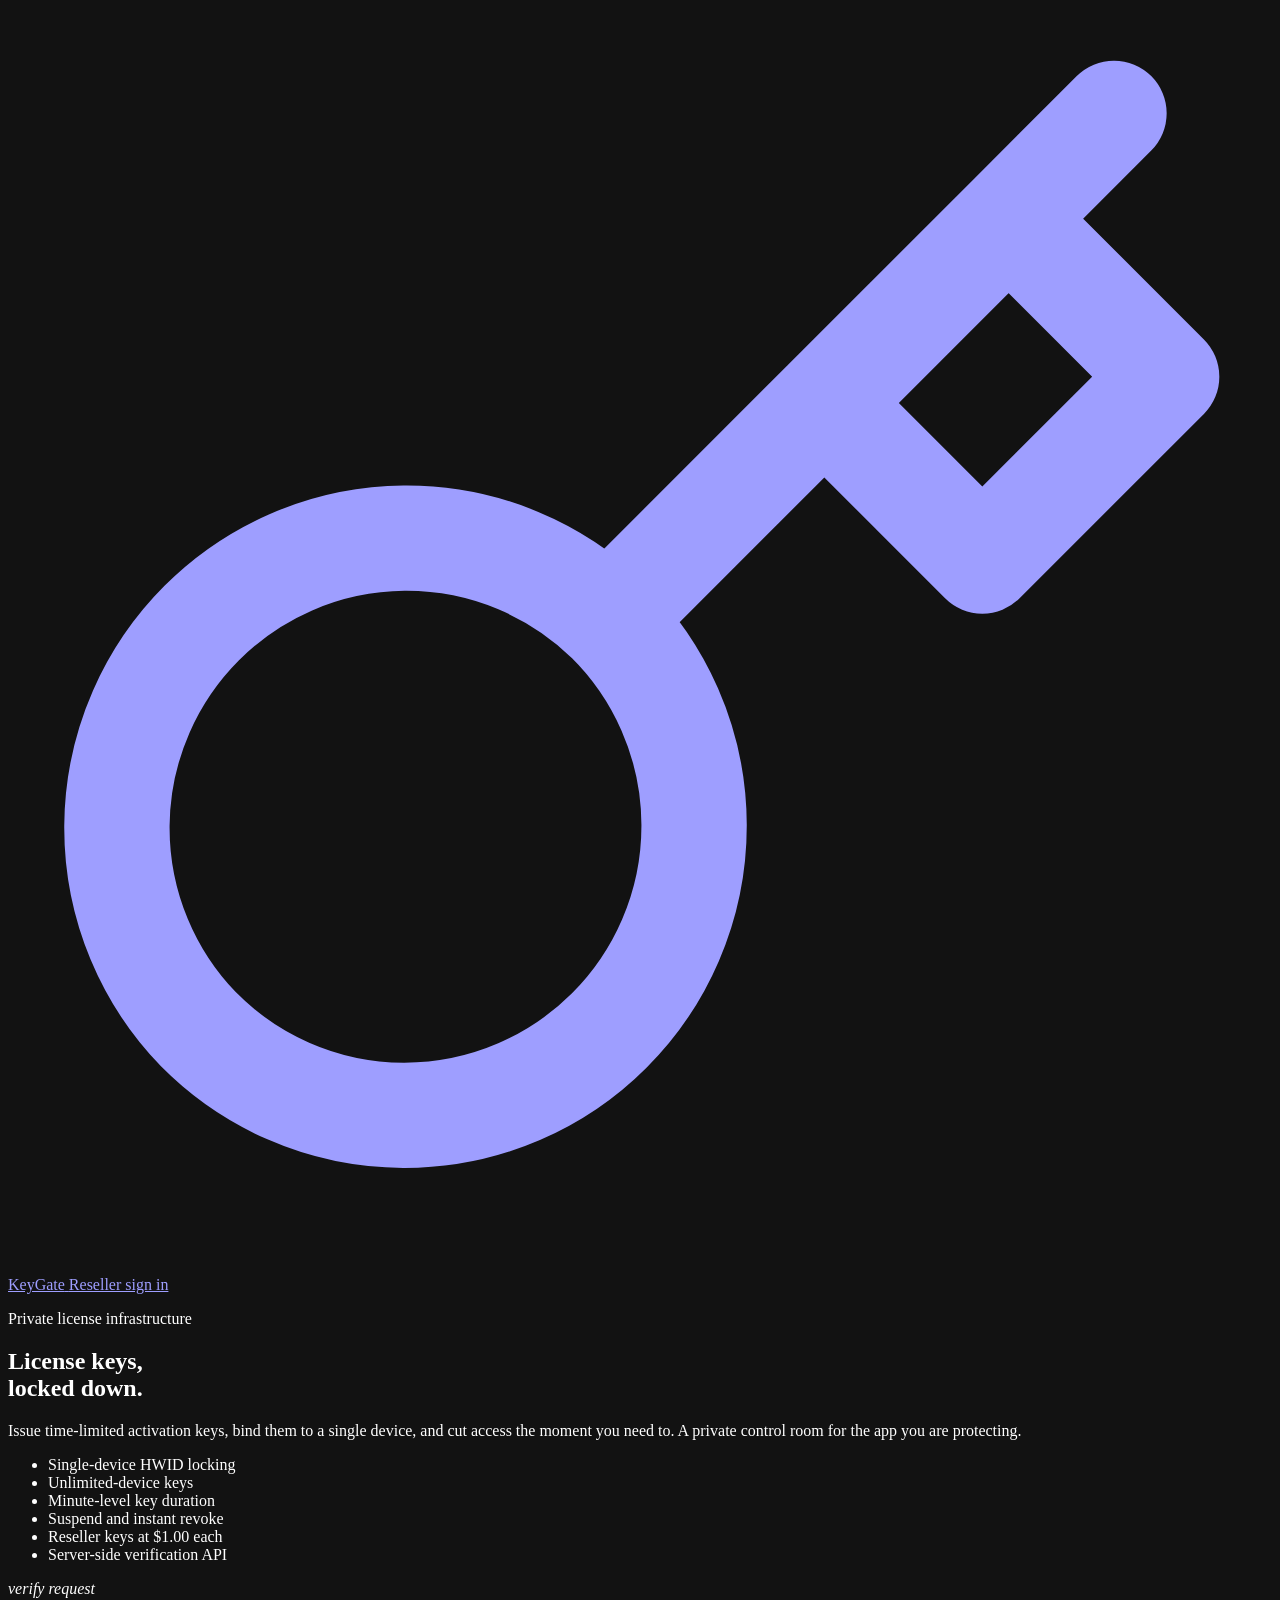
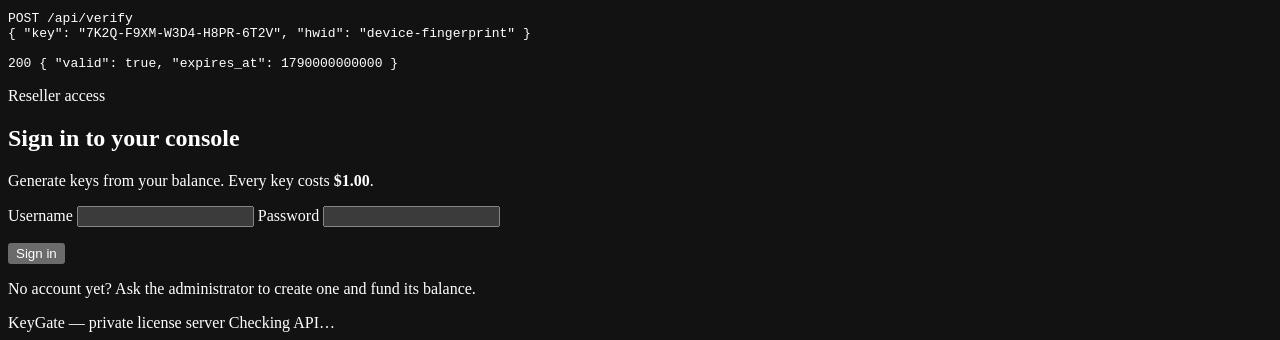
==== 4e2d69bc/public/index.html @ 6c295312 "Add files via upload" ====
<!doctype html>
<html lang="en">
<head>
  <meta charset="utf-8">
  <meta name="viewport" content="width=device-width, initial-scale=1">
  <meta name="color-scheme" content="dark">
  <title>KeyGate — License key management</title>
  <meta name="description" content="Private license key verification with device locking, timed access, and reseller management.">
  <link rel="icon" href="data:image/svg+xml,%3Csvg xmlns='http://www.w3.org/2000/svg' viewBox='0 0 64 64'%3E%3Crect width='64' height='64' rx='14' fill='%235eead4'/%3E%3Ccircle cx='25' cy='38' r='12' fill='none' stroke='%23052e2b' stroke-width='6'/%3E%3Cpath d='M34 29 52 11M44 19l6 6M38 25l6 6' stroke='%23052e2b' stroke-width='6' fill='none' stroke-linecap='round'/%3E%3C/svg%3E">
  <link rel="stylesheet" href="/static/style.css">
  <script type="module" src="/static/index.js"></script>
</head>
<body>
  <div class="bg-grid" aria-hidden="true"></div>

  <header class="site-header">
    <a class="brand" href="/" aria-label="KeyGate home">
      <span class="brand-mark">
        <svg viewBox="0 0 24 24" fill="none" stroke="currentColor" stroke-width="2" stroke-linecap="round" stroke-linejoin="round" aria-hidden="true"><path d="M21 2l-2 2m-7.61 7.61a5.5 5.5 0 1 1-7.778 7.778 5.5 5.5 0 0 1 7.777-7.777zm0 0L15.5 7.5m0 0l3 3L22 7l-3-3m-3.5 3.5L19 4"/></svg>
      </span>
      <span class="brand-name">KeyGate</span>
    </a>
    <a class="btn btn-ghost btn-sm" href="#reseller">Reseller sign in</a>
  </header>

  <main class="landing-main">
    <section class="hero">
      <div class="hero-copy">
        <p class="eyebrow"><span class="eyebrow-dot"></span> Private license infrastructure</p>
        <h1 class="hero-title">License keys,<br><span class="grad">locked down.</span></h1>
        <p class="lede">Issue time-limited activation keys, bind them to a single device, and cut access the moment you need to. A private control room for the app you are protecting.</p>

        <ul class="feature-list">
          <li>Single-device HWID locking</li>
          <li>Unlimited-device keys</li>
          <li>Minute-level key duration</li>
          <li>Suspend and instant revoke</li>
          <li>Reseller keys at $1.00 each</li>
          <li>Server-side verification API</li>
        </ul>

        <div class="terminal" role="figure" aria-label="Verification API example">
          <div class="terminal-bar"><span></span><span></span><span></span><em>verify request</em></div>
          <pre><code><span class="c-muted">POST</span> /api/verify
{ "key": "7K2Q-F9XM-W3D4-H8PR-6T2V", "hwid": "device-fingerprint" }

<span class="c-ok">200</span> { "valid": true, "expires_at": 1790000000000 }</code></pre>
        </div>
      </div>

      <aside class="auth-card" id="reseller">
        <p class="eyebrow">Reseller access</p>
        <h2>Sign in to your console</h2>
        <p class="muted">Generate keys from your balance. Every key costs <strong class="accent">$1.00</strong>.</p>
        <form id="login-form" novalidate>
          <label class="field">
            <span>Username</span>
            <input id="username" name="username" autocomplete="username" required>
          </label>
          <label class="field">
            <span>Password</span>
            <input id="password" name="password" type="password" autocomplete="current-password" required>
          </label>
          <p class="form-error" id="login-error" role="alert"></p>
          <button class="btn btn-primary btn-block" type="submit">Sign in</button>
        </form>
        <p class="muted small card-note">No account yet? Ask the administrator to create one and fund its balance.</p>
      </aside>
    </section>
  </main>

  <footer class="site-footer">
    <span>KeyGate — private license server</span>
    <span class="status"><span class="status-dot" id="api-dot"></span><span id="api-status">Checking API…</span></span>
  </footer>
</body>
</html>
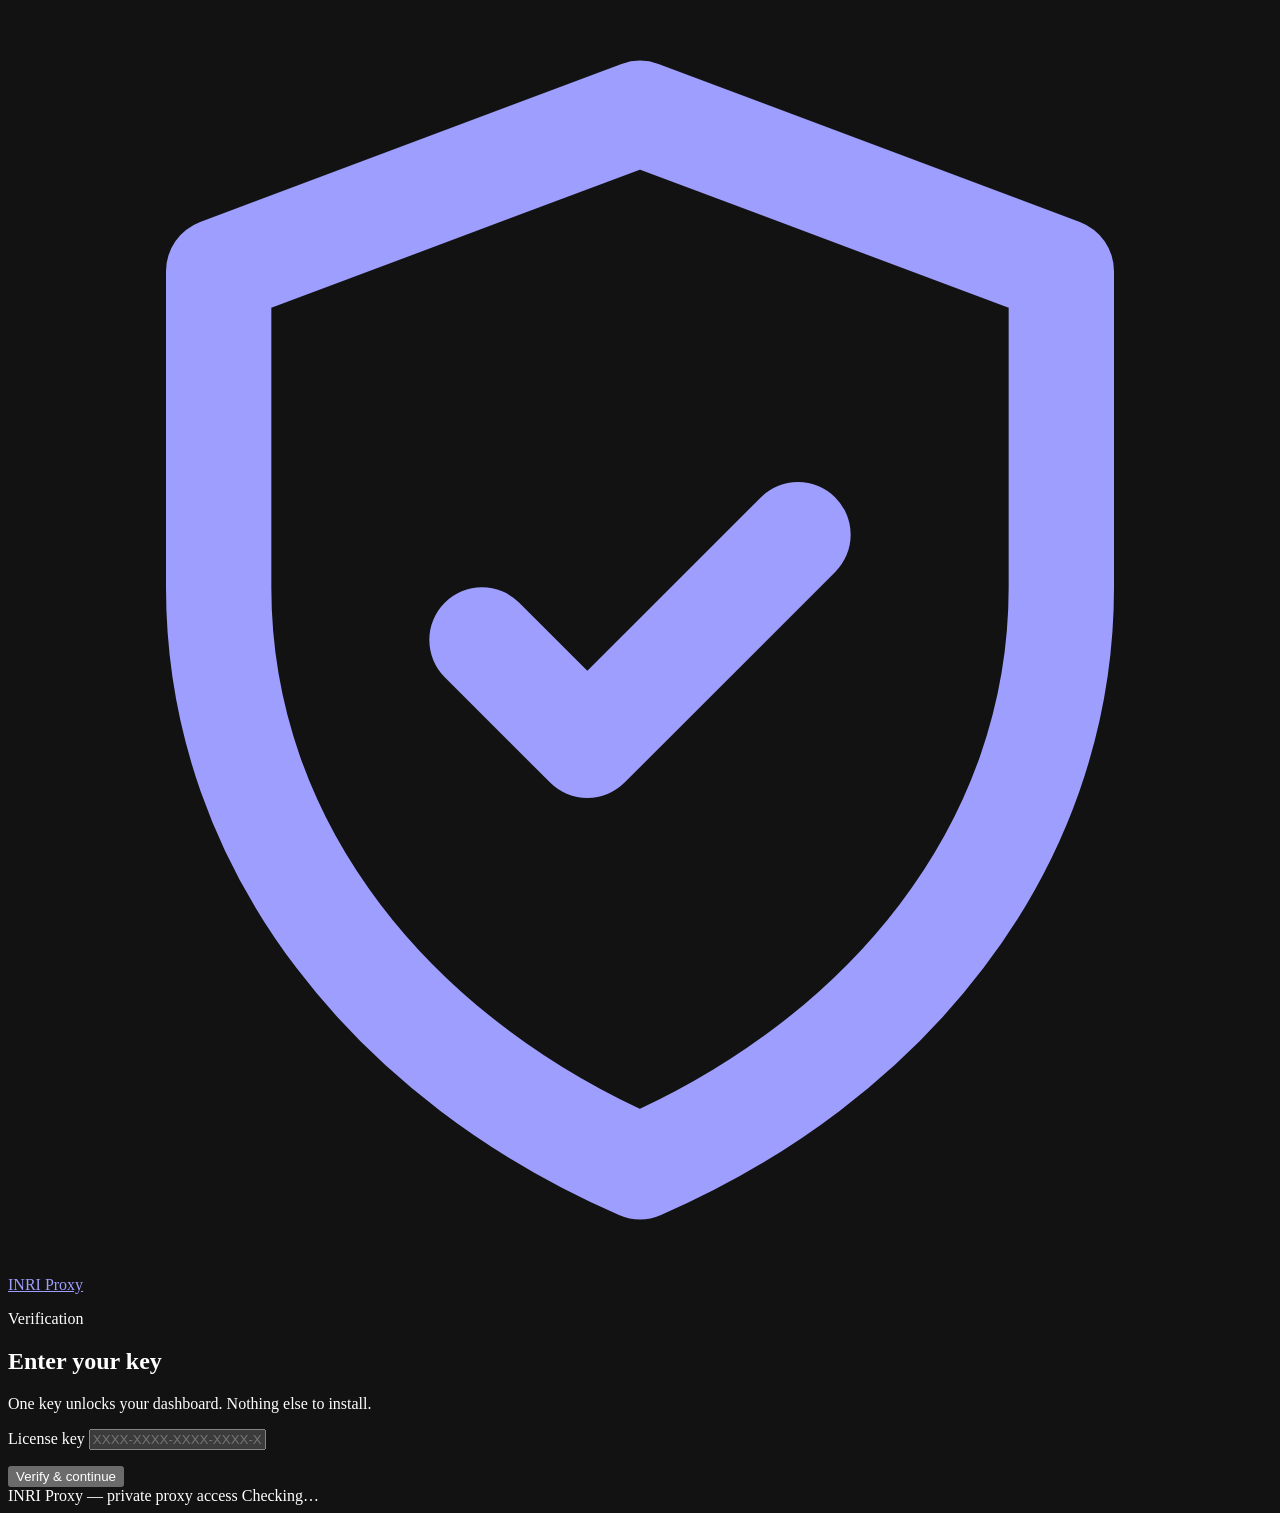
==== commit 018b794b: "Add files via upload" ====
--- a/4e2d69bc/public/index.html
+++ b/4e2d69bc/public/index.html
@@ -4,9 +4,9 @@
   <meta charset="utf-8">
   <meta name="viewport" content="width=device-width, initial-scale=1">
   <meta name="color-scheme" content="dark">
-  <title>KeyGate — License key management</title>
-  <meta name="description" content="Private license key verification with device locking, timed access, and reseller management.">
-  <link rel="icon" href="data:image/svg+xml,%3Csvg xmlns='http://www.w3.org/2000/svg' viewBox='0 0 64 64'%3E%3Crect width='64' height='64' rx='14' fill='%235eead4'/%3E%3Ccircle cx='25' cy='38' r='12' fill='none' stroke='%23052e2b' stroke-width='6'/%3E%3Cpath d='M34 29 52 11M44 19l6 6M38 25l6 6' stroke='%23052e2b' stroke-width='6' fill='none' stroke-linecap='round'/%3E%3C/svg%3E">
+  <title>INRI Proxy — Verify your key</title>
+  <meta name="description" content="Verify your INRI Proxy key to open your proxy dashboard.">
+  <link rel="icon" href="data:image/svg+xml,%3Csvg xmlns='http://www.w3.org/2000/svg' viewBox='0 0 64 64'%3E%3Crect width='64' height='64' rx='14' fill='%235eead4'/%3E%3Cpath d='M32 8l18 7v16c0 11-7.6 19.6-18 25-10.4-5.4-18-14-18-25V15z' fill='none' stroke='%23052e2b' stroke-width='6' stroke-linejoin='round'/%3E%3C/svg%3E">
   <link rel="stylesheet" href="/static/style.css">
   <script type="module" src="/static/index.js"></script>
 </head>
@@ -14,64 +14,41 @@
   <div class="bg-grid" aria-hidden="true"></div>
 
   <header class="site-header">
-    <a class="brand" href="/" aria-label="KeyGate home">
+    <a class="brand" href="/" aria-label="INRI Proxy home">
       <span class="brand-mark">
-        <svg viewBox="0 0 24 24" fill="none" stroke="currentColor" stroke-width="2" stroke-linecap="round" stroke-linejoin="round" aria-hidden="true"><path d="M21 2l-2 2m-7.61 7.61a5.5 5.5 0 1 1-7.778 7.778 5.5 5.5 0 0 1 7.777-7.777zm0 0L15.5 7.5m0 0l3 3L22 7l-3-3m-3.5 3.5L19 4"/></svg>
+        <svg viewBox="0 0 24 24" fill="none" stroke="currentColor" stroke-width="2" stroke-linecap="round" stroke-linejoin="round" aria-hidden="true"><path d="M12 2l8 3v6c0 5-3.4 9-8 11-4.6-2-8-6-8-11V5z"/><path d="M9 12l2 2 4-4"/></svg>
       </span>
-      <span class="brand-name">KeyGate</span>
+      <span class="brand-name">INRI Proxy</span>
     </a>
-    <a class="btn btn-ghost btn-sm" href="#reseller">Reseller sign in</a>
   </header>
 
   <main class="landing-main">
-    <section class="hero">
-      <div class="hero-copy">
-        <p class="eyebrow"><span class="eyebrow-dot"></span> Private license infrastructure</p>
-        <h1 class="hero-title">License keys,<br><span class="grad">locked down.</span></h1>
-        <p class="lede">Issue time-limited activation keys, bind them to a single device, and cut access the moment you need to. A private control room for the app you are protecting.</p>
+    <section class="plain-auth">
+      <aside class="auth-card" id="verify">
+        <p class="eyebrow">Verification</p>
+        <h2>Enter your key</h2>
+        <p class="muted">One key unlocks your dashboard. Nothing else to install.</p>
+        <form id="verify-form" novalidate>
+          <label class="field">
+            <span>License key</span>
+            <input id="key" name="key" autocomplete="off" spellcheck="false" placeholder="XXXX-XXXX-XXXX-XXXX-XXXX" required>
+          </label>
+          <p class="form-error" id="verify-error" role="alert"></p>
+          <button class="btn btn-primary btn-block" type="submit" id="verify-btn">Verify &amp; continue</button>
+        </form>
+      </aside>
 
-        <ul class="feature-list">
-          <li>Single-device HWID locking</li>
-          <li>Unlimited-device keys</li>
-          <li>Minute-level key duration</li>
-          <li>Suspend and instant revoke</li>
-          <li>Reseller keys at $1.00 each</li>
-          <li>Server-side verification API</li>
-        </ul>
-
-        <div class="terminal" role="figure" aria-label="Verification API example">
-          <div class="terminal-bar"><span></span><span></span><span></span><em>verify request</em></div>
-          <pre><code><span class="c-muted">POST</span> /api/verify
-{ "key": "7K2Q-F9XM-W3D4-H8PR-6T2V", "hwid": "device-fingerprint" }
-
-<span class="c-ok">200</span> { "valid": true, "expires_at": 1790000000000 }</code></pre>
-        </div>
-      </div>
-
-      <aside class="auth-card" id="reseller">
-        <p class="eyebrow">Reseller access</p>
-        <h2>Sign in to your console</h2>
-        <p class="muted">Generate keys from your balance. Every key costs <strong class="accent">$1.00</strong>.</p>
-        <form id="login-form" novalidate>
-          <label class="field">
-            <span>Username</span>
-            <input id="username" name="username" autocomplete="username" required>
-          </label>
-          <label class="field">
-            <span>Password</span>
-            <input id="password" name="password" type="password" autocomplete="current-password" required>
-          </label>
-          <p class="form-error" id="login-error" role="alert"></p>
-          <button class="btn btn-primary btn-block" type="submit">Sign in</button>
-        </form>
-        <p class="muted small card-note">No account yet? Ask the administrator to create one and fund its balance.</p>
+      <aside class="auth-card maintenance-card" id="maintenance-card" hidden>
+        <p class="eyebrow">Temporarily closed</p>
+        <h2 id="maintenance-message">INRI PROXY ON MAINTENANCE — COME BACK LATER</h2>
+        <p class="muted">The service is being updated. Your key and its remaining time are safe — try again later.</p>
       </aside>
     </section>
   </main>
 
   <footer class="site-footer">
-    <span>KeyGate — private license server</span>
-    <span class="status"><span class="status-dot" id="api-dot"></span><span id="api-status">Checking API…</span></span>
+    <span>INRI Proxy — private proxy access</span>
+    <span class="status"><span class="status-dot" id="api-dot"></span><span id="api-status">Checking…</span></span>
   </footer>
 </body>
 </html>
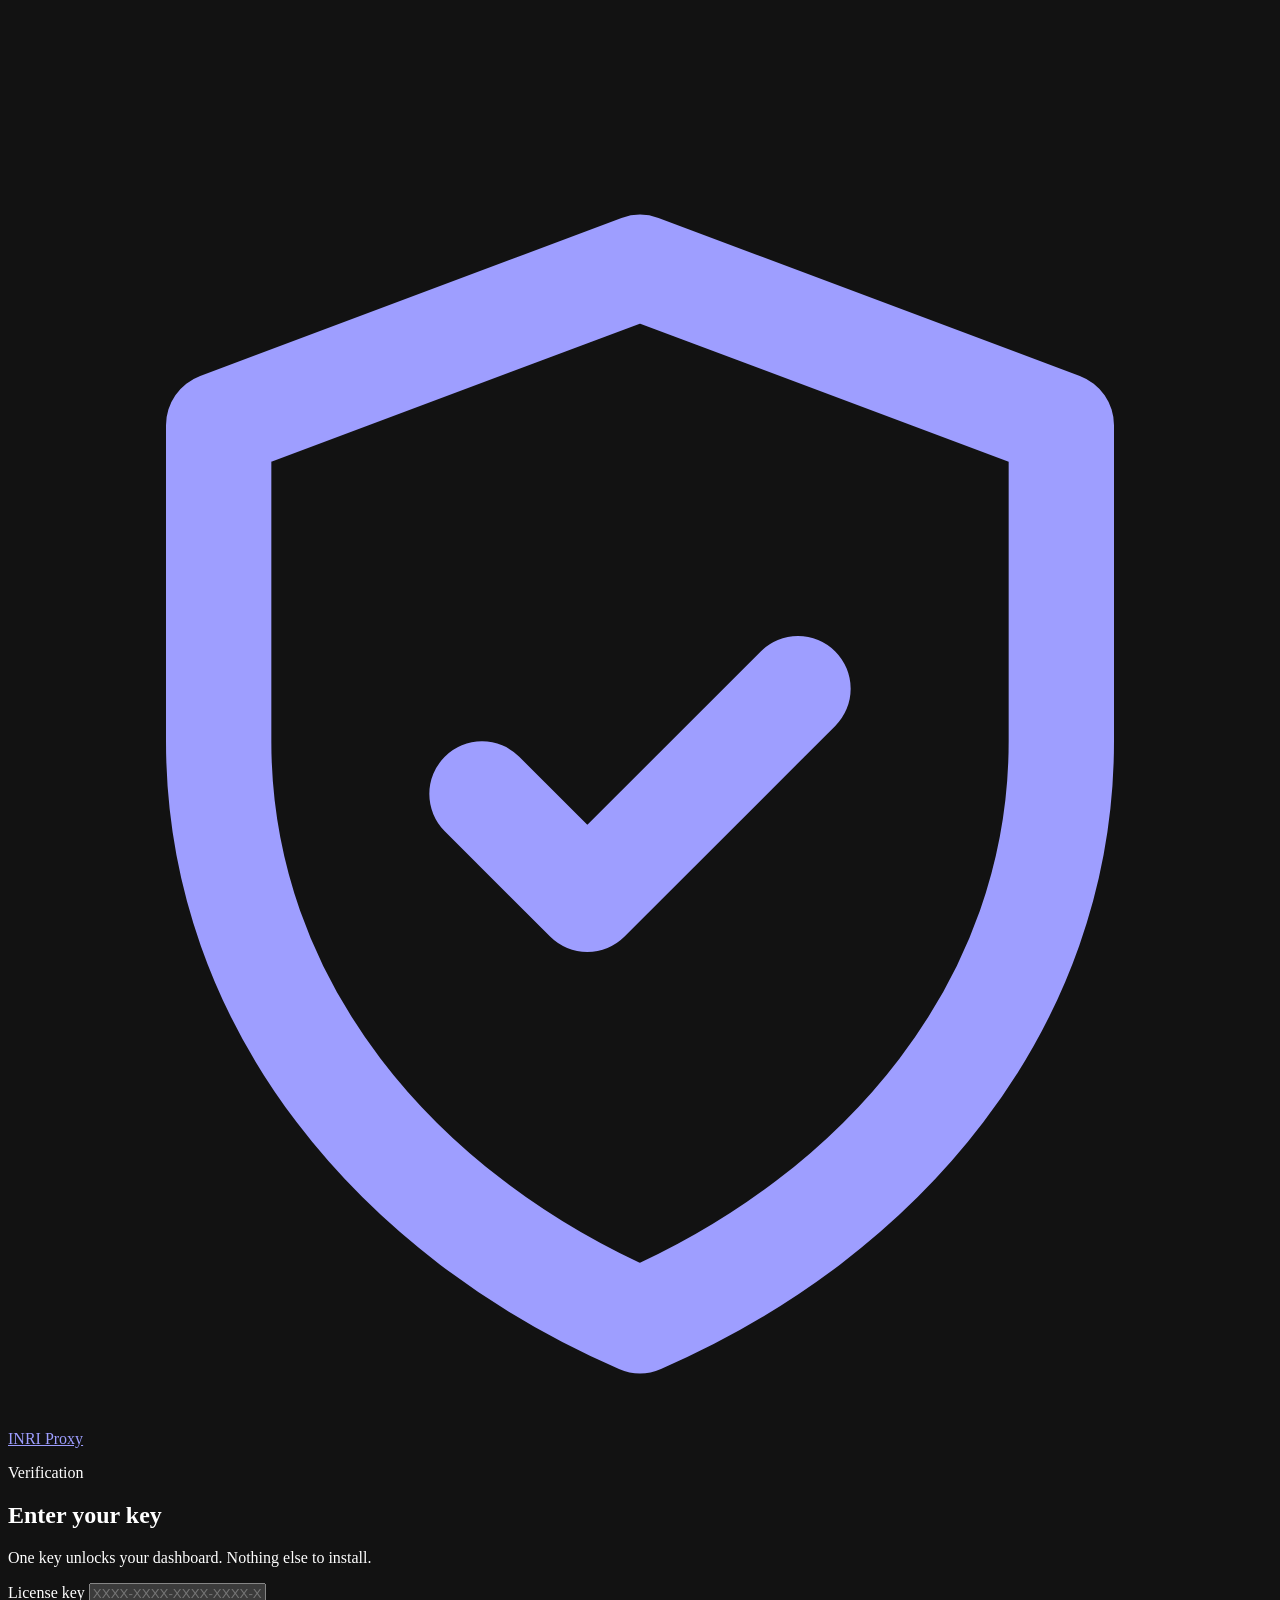
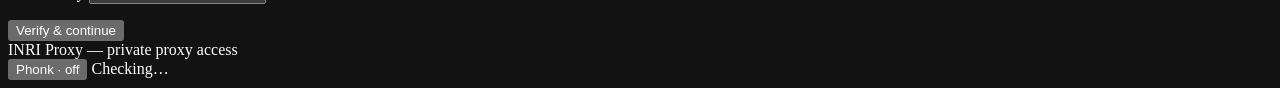
==== commit 306c69e4: "Add files via upload" ====
--- a/4e2d69bc/public/index.html
+++ b/4e2d69bc/public/index.html
@@ -12,6 +12,14 @@
 </head>
 <body>
   <div class="bg-grid" aria-hidden="true"></div>
+  <div class="aura-bg" id="aura-bg" aria-hidden="true">
+    <div class="aura-image"></div>
+    <video class="aura-video" id="aura-video" autoplay muted loop playsinline preload="auto" poster="/static/aura-poster.png">
+      <source src="/static/aura-video.mp4" type="video/mp4">
+    </video>
+    <div class="aura-glow"></div>
+    <div class="aura-veil"></div>
+  </div>
 
   <header class="site-header">
     <a class="brand" href="/" aria-label="INRI Proxy home">
@@ -48,7 +56,14 @@
 
   <footer class="site-footer">
     <span>INRI Proxy — private proxy access</span>
-    <span class="status"><span class="status-dot" id="api-dot"></span><span id="api-status">Checking…</span></span>
+    <div class="footer-side">
+      <button class="phonk-toggle" id="phonk-toggle" type="button" aria-pressed="false">
+        <span class="phonk-bars" aria-hidden="true"><i></i><i></i><i></i></span>
+        <span id="phonk-label">Phonk · off</span>
+      </button>
+      <span class="status"><span class="status-dot" id="api-dot"></span><span id="api-status">Checking…</span></span>
+    </div>
   </footer>
+  <audio id="phonk-audio" preload="none"></audio>
 </body>
 </html>
